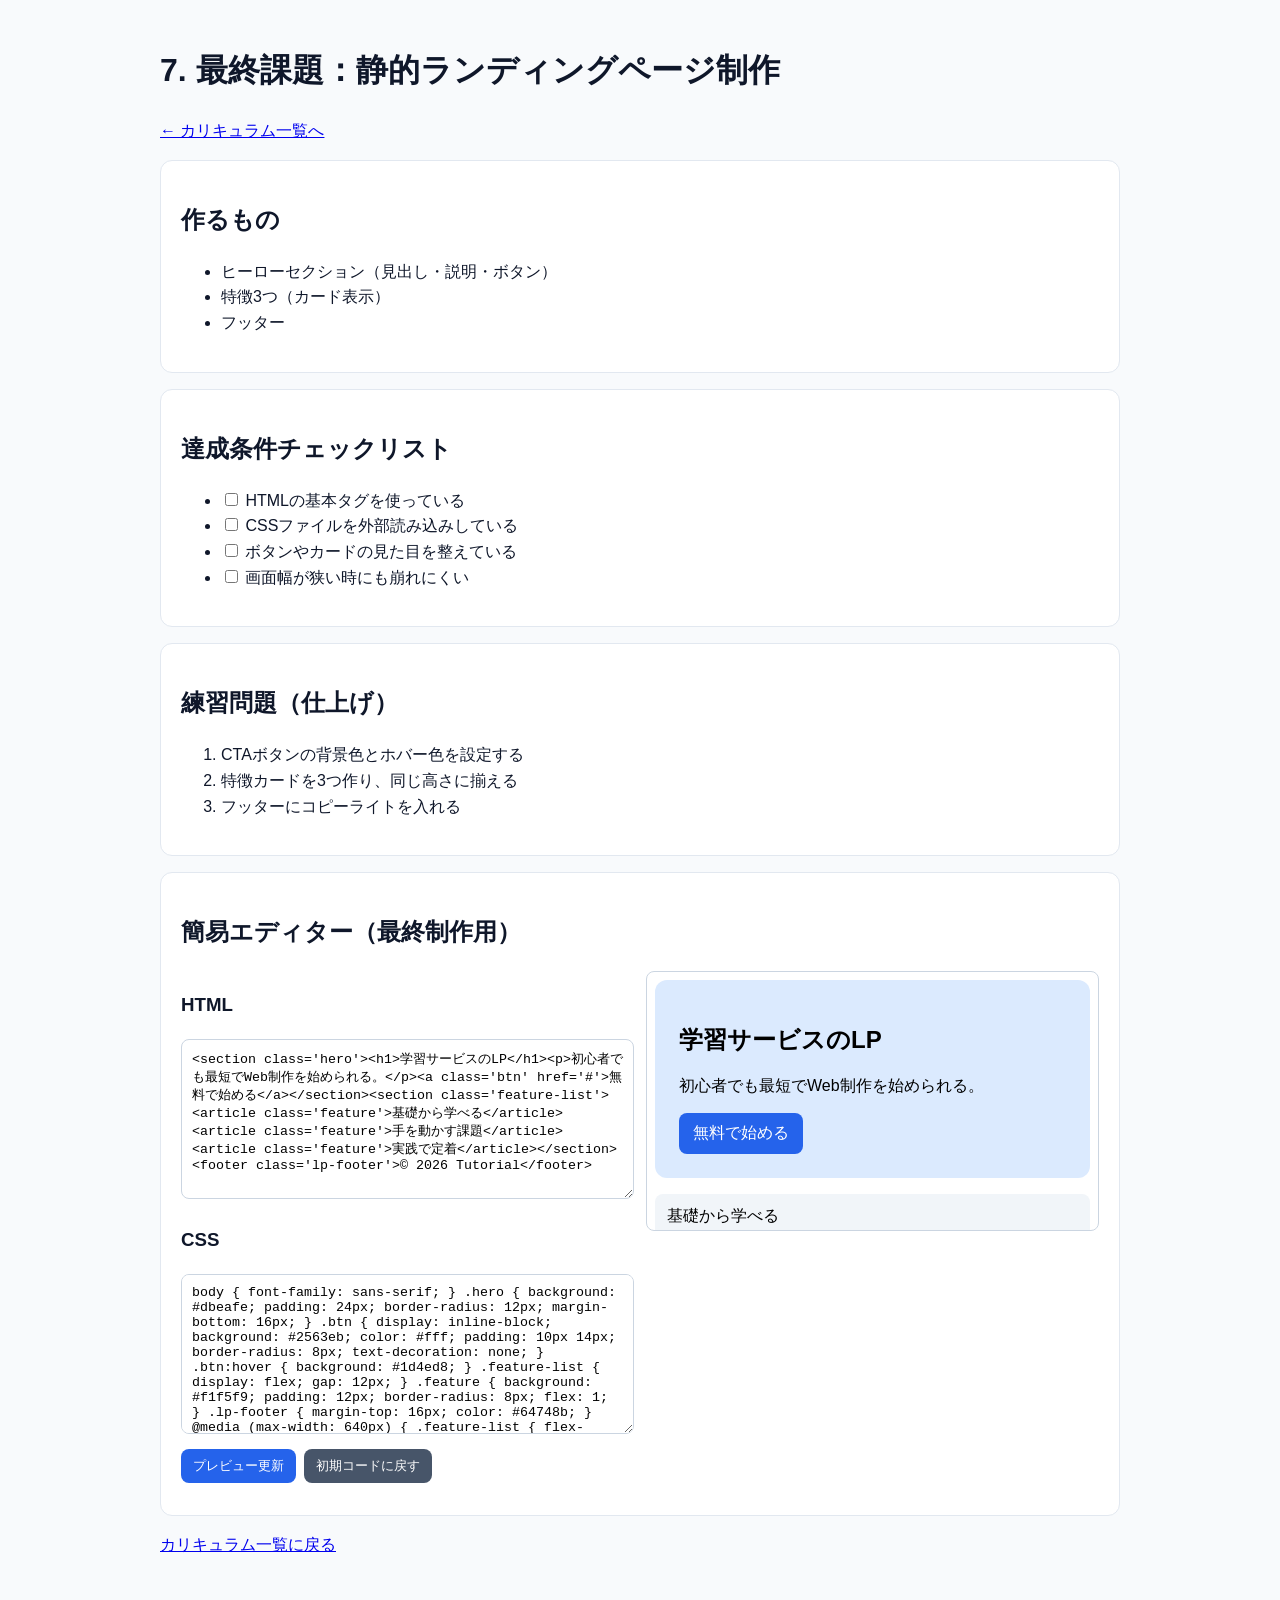
==== final-project.html @ ec5937c1 "feat: add beginner HTML/CSS multi-page tutorial curriculum Agent-Logs-Url: https://github.com/naoki0" ====
<!doctype html>
<html lang="ja">
  <head>
    <meta charset="UTF-8" />
    <meta name="viewport" content="width=device-width, initial-scale=1.0" />
    <title>7. 最終課題：静的ランディングページ制作</title>
    <link rel="stylesheet" href="styles.css" />
    <script defer src="editor.js"></script>
  </head>
  <body>
    <main class="container">
      <h1>7. 最終課題：静的ランディングページ制作</h1>
      <p><a href="index.html">← カリキュラム一覧へ</a></p>

      <section class="card">
        <h2>作るもの</h2>
        <ul>
          <li>ヒーローセクション（見出し・説明・ボタン）</li>
          <li>特徴3つ（カード表示）</li>
          <li>フッター</li>
        </ul>
      </section>

      <section class="card">
        <h2>達成条件チェックリスト</h2>
        <ul>
          <li><input type="checkbox" /> HTMLの基本タグを使っている</li>
          <li><input type="checkbox" /> CSSファイルを外部読み込みしている</li>
          <li><input type="checkbox" /> ボタンやカードの見た目を整えている</li>
          <li><input type="checkbox" /> 画面幅が狭い時にも崩れにくい</li>
        </ul>
      </section>

      <section class="card">
        <h2>練習問題（仕上げ）</h2>
        <ol>
          <li>CTAボタンの背景色とホバー色を設定する</li>
          <li>特徴カードを3つ作り、同じ高さに揃える</li>
          <li>フッターにコピーライトを入れる</li>
        </ol>
      </section>

      <section class="card playground" data-html="<section class='hero'><h1>学習サービスのLP</h1><p>初心者でも最短でWeb制作を始められる。</p><a class='btn' href='#'>無料で始める</a></section><section class='feature-list'><article class='feature'>基礎から学べる</article><article class='feature'>手を動かす課題</article><article class='feature'>実践で定着</article></section><footer class='lp-footer'>© 2026 Tutorial</footer>" data-css="body { font-family: sans-serif; } .hero { background: #dbeafe; padding: 24px; border-radius: 12px; margin-bottom: 16px; } .btn { display: inline-block; background: #2563eb; color: #fff; padding: 10px 14px; border-radius: 8px; text-decoration: none; } .btn:hover { background: #1d4ed8; } .feature-list { display: flex; gap: 12px; } .feature { background: #f1f5f9; padding: 12px; border-radius: 8px; flex: 1; } .lp-footer { margin-top: 16px; color: #64748b; } @media (max-width: 640px) { .feature-list { flex-direction: column; } }">
        <h2>簡易エディター（最終制作用）</h2>
      </section>

      <p><a href="index.html">カリキュラム一覧に戻る</a></p>
    </main>
  </body>
</html>
---- styles.css ----
:root {
  color-scheme: light;
}

* {
  box-sizing: border-box;
}

body {
  margin: 0;
  font-family: -apple-system, BlinkMacSystemFont, "Segoe UI", sans-serif;
  color: #0f172a;
  background: #f8fafc;
  line-height: 1.6;
}

.site-header,
.site-footer {
  text-align: center;
  padding: 24px 16px;
  background: #e2e8f0;
}

.container {
  width: min(960px, 92%);
  margin: 0 auto;
  padding: 24px 0 48px;
}

.card {
  background: #ffffff;
  border: 1px solid #e2e8f0;
  border-radius: 12px;
  padding: 20px;
  margin-bottom: 16px;
}

.lesson-list {
  display: grid;
  gap: 8px;
}

code,
pre {
  font-family: ui-monospace, SFMono-Regular, Menlo, monospace;
}

pre {
  background: #0f172a;
  color: #e2e8f0;
  border-radius: 8px;
  padding: 12px;
  overflow-x: auto;
}

.playground-grid {
  display: grid;
  gap: 12px;
}

@media (min-width: 900px) {
  .playground-grid {
    grid-template-columns: 1fr 1fr;
  }
}

.playground-editor {
  width: 100%;
  min-height: 160px;
  border: 1px solid #cbd5e1;
  border-radius: 8px;
  font-family: ui-monospace, SFMono-Regular, Menlo, monospace;
  padding: 10px;
}

.playground-preview {
  width: 100%;
  min-height: 260px;
  border: 1px solid #cbd5e1;
  border-radius: 8px;
  background: white;
}

.playground-actions {
  display: flex;
  gap: 8px;
  margin: 8px 0 12px;
}

.playground-button {
  border: none;
  border-radius: 8px;
  background: #2563eb;
  color: white;
  padding: 8px 12px;
  cursor: pointer;
}

.playground-button.secondary {
  background: #475569;
}
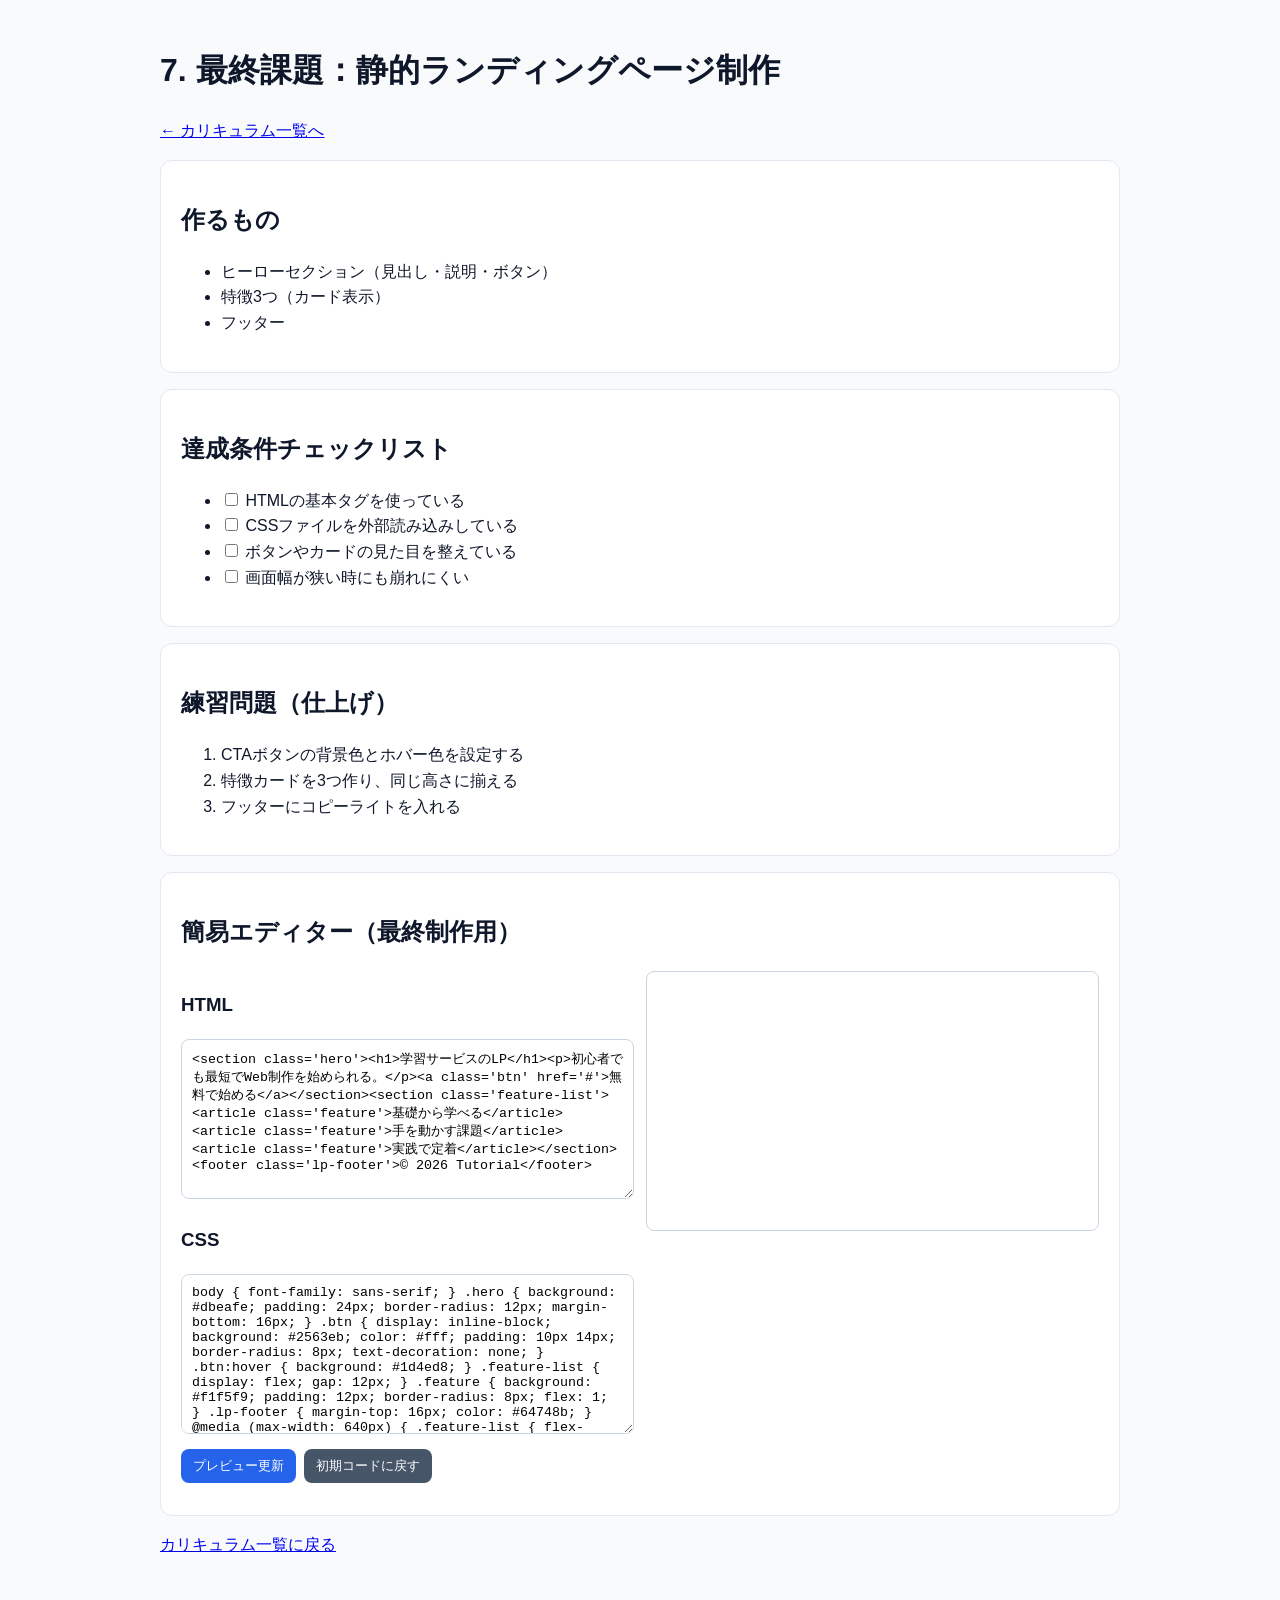
==== commit 1c9cbb36: "fix: address review feedback on accessibility and preview sandbox Agent-Logs-Url: https://github.com" ====
--- a/final-project.html
+++ b/final-project.html
@@ -24,10 +24,10 @@
       <section class="card">
         <h2>達成条件チェックリスト</h2>
         <ul>
-          <li><input type="checkbox" /> HTMLの基本タグを使っている</li>
-          <li><input type="checkbox" /> CSSファイルを外部読み込みしている</li>
-          <li><input type="checkbox" /> ボタンやカードの見た目を整えている</li>
-          <li><input type="checkbox" /> 画面幅が狭い時にも崩れにくい</li>
+          <li><input type="checkbox" id="check-1" /> <label for="check-1">HTMLの基本タグを使っている</label></li>
+          <li><input type="checkbox" id="check-2" /> <label for="check-2">CSSファイルを外部読み込みしている</label></li>
+          <li><input type="checkbox" id="check-3" /> <label for="check-3">ボタンやカードの見た目を整えている</label></li>
+          <li><input type="checkbox" id="check-4" /> <label for="check-4">画面幅が狭い時にも崩れにくい</label></li>
         </ul>
       </section>
 
--- a/styles.css
+++ b/styles.css
@@ -96,6 +96,14 @@
   cursor: pointer;
 }
 
+.playground-button:hover {
+  background: #1d4ed8;
+}
+
 .playground-button.secondary {
   background: #475569;
 }
+
+.playground-button.secondary:hover {
+  background: #334155;
+}
